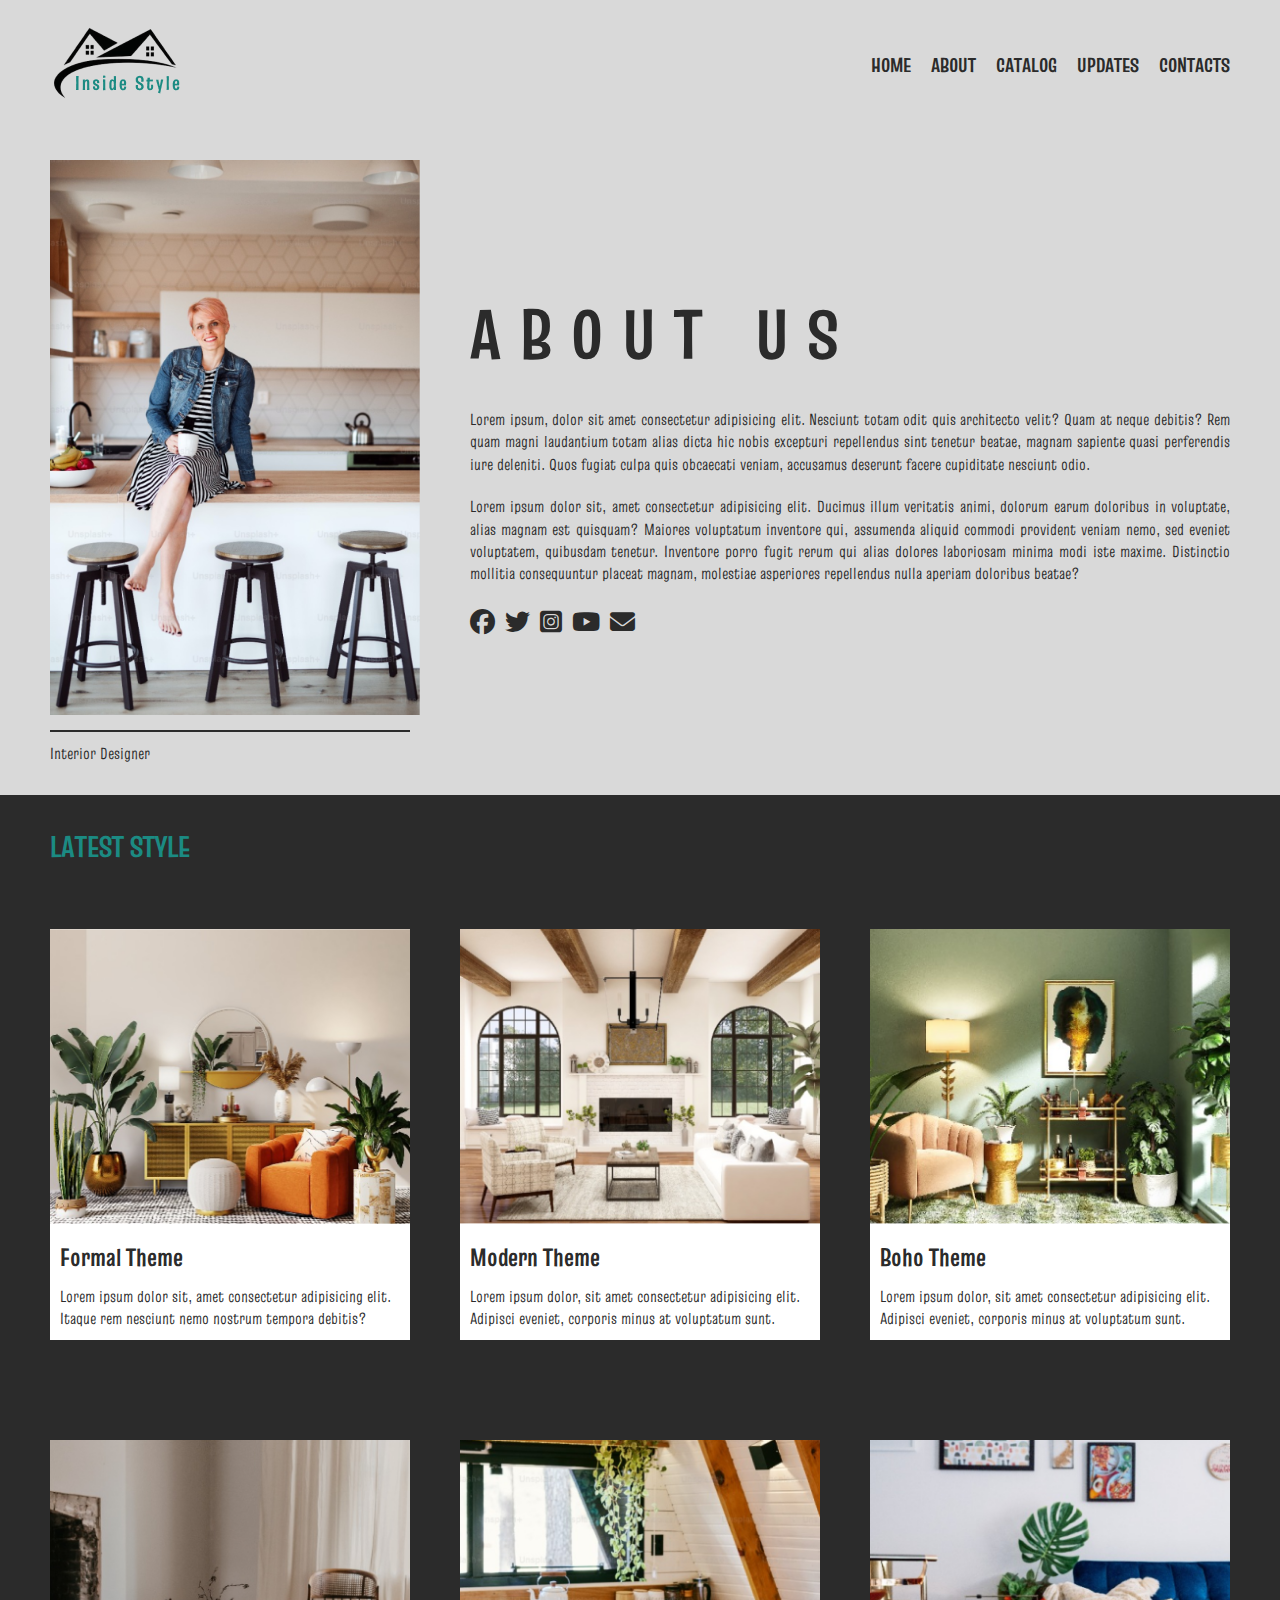
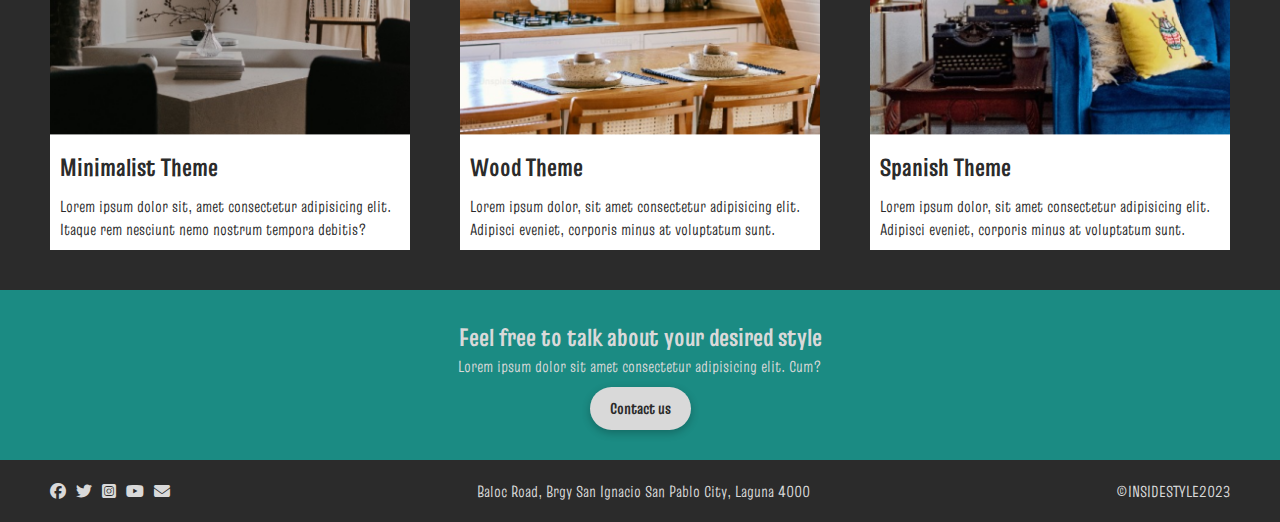
==== about.html @ 36719476 "about page" ====
<!DOCTYPE html>
<html lang="en">
<head>
    <meta charset="UTF-8">
    <meta name="viewport" content="width=device-width, initial-scale=1.0">
    <title>Inside Style</title>
    <link rel="stylesheet" href="./Styles.css">
    <link rel="stylesheet" href="https://cdnjs.cloudflare.com/ajax/libs/font-awesome/6.5.1/css/all.min.css">
</head>
<body>
    <!-- For Header -->
    <!-- header.header>.container>.header__wrapper -->
    <header class="header">
        <div class="container">
            <div class="header__wrapper">
                <img src="./INSIDE STYLE spc b2/img/LOGO.png" alt="">
                <nav>
                    <!-- ul.header__nav>.li*5>a -->
                    <ul class="header__nav">
                        <li><a href="./home.html">HOME</a></li>
                        <li><a href="./about.html">ABOUT</a></li>
                        <li><a href="./catalog.html">CATALOG</a></li>
                        <li><a href="./updates.html">UPDATES</a></li>
                        <li><a href="./contacts.html">CONTACTS</a></li>
                    </ul>
                </nav>
                <!-- burger toggle -->
                <div class="toggle__menu">
                    <span></span>
                    <span></span>
                    <span></span>
                </div>
            </div>
        </div>
    </header>

    <!-- ABOUT BANNER -->
     <!-- section.aboutBanner>.container>.aboutBanner__wrapper -->
     <section class="aboutBanner">
        <div class="container">
            <div class="aboutBanner__wrapper">

                <!-- .aboutBanner__left+.aboutBanner__right -->
                <div class="aboutBanner__left">
                    <img src="./INSIDE STYLE spc b2/img/about.png" alt="">
                    <small>Interior Designer</small>
                </div>

                <div class="aboutBanner__right">
                    <h1>ABOUT US</h1>
                    <p>Lorem ipsum, dolor sit amet consectetur adipisicing elit. Nesciunt totam odit quis architecto velit? Quam at neque debitis? Rem quam magni laudantium totam alias dicta hic nobis excepturi repellendus sint tenetur beatae, magnam sapiente quasi perferendis iure deleniti. Quos fugiat culpa quis obcaecati veniam, accusamus deserunt facere cupiditate nesciunt odio.</p>
                    <p>Lorem ipsum dolor sit, amet consectetur adipisicing elit. Ducimus illum veritatis animi, dolorum earum doloribus in voluptate, alias magnam est quisquam? Maiores voluptatum inventore qui, assumenda aliquid commodi provident veniam nemo, sed eveniet voluptatem, quibusdam tenetur. Inventore porro fugit rerum qui alias dolores laboriosam minima modi iste maxime. Distinctio mollitia consequuntur placeat magnam, molestiae asperiores repellendus nulla aperiam doloribus beatae?</p>
                    <ul>
                        <li><a href=""><i class="fa-brands fa-facebook"></i></a></li>
                        <li><a href=""><i class="fa-brands fa-twitter"></i></a></li>
                        <li><a href=""><i class="fa-brands fa-square-instagram"></i></a></li>
                        <li><a href=""><i class="fa-brands fa-youtube"></i></a></li>
                        <li><a href=""><i class="fa-solid fa-envelope"></i></a></li>
                    </ul>
                </div>
            </div>
            
        </div>
     </section>

     <!-- Latest style section-->

     <section class="aboutLatest">
        <div class="container">

            <h2>LATEST STYLE</h2>
            <p>Lorem ipsum dolor sit, amet consectetur adipisicing elit. Quas maiores fugiat debitis, quaerat molestiae laborum cum.</p>

            <div class="aboutLatest__wrapper">

                   

                <div class="aboutLatest__card">
                    <img src="./INSIDE STYLE spc b2/img/catalog-1.png" alt="">
                    <div class="aboutLatest__card--content">
                        <h3>Formal Theme</h3>
                        <p>Lorem ipsum dolor sit, amet consectetur adipisicing elit. Itaque rem nesciunt nemo nostrum tempora debitis?</p>
                        <a href="" class="btn--nobg"></a>
                    </div>
                </div>
                <div class="aboutLatest__card">
                    <img src="./INSIDE STYLE spc b2/img/latest-2.png" alt="">
                    <div class="aboutLatest__card--content">
                        <h3>Modern Theme</h3>
                        <p>Lorem ipsum dolor, sit amet consectetur adipisicing elit. Adipisci eveniet, corporis minus at voluptatum sunt.</p>
                        <a href="" class="btn--nobg"></a>
                    </div>
                </div>
                <div class="aboutLatest__card">
                    <img src="./INSIDE STYLE spc b2/img/latest-3.png" alt="">
                    <div class="aboutLatest__card--content">
                        <h3>Boho Theme</h3>
                        <p>Lorem ipsum dolor, sit amet consectetur adipisicing elit. Adipisci eveniet, corporis minus at voluptatum sunt.</p>
                        <a href="" class="btn--nobg"></a>
                    </div>
                </div>
                <div class="aboutLatest__card">
                    <img src="./INSIDE STYLE spc b2/img/latest-4.png" alt="">
                    <div class="aboutLatest__card--content">
                        <h3>Minimalist Theme</h3>
                        <p>Lorem ipsum dolor sit, amet consectetur adipisicing elit. Itaque rem nesciunt nemo nostrum tempora debitis?</p>
                        <a href="" class="btn--nobg"></a>
                    </div>
                </div>
                <div class="aboutLatest__card">
                    <img src="./INSIDE STYLE spc b2/img/latest-5.png" alt="">
                    <div class="aboutLatest__card--content">
                        <h3>Wood Theme</h3>
                        <p>Lorem ipsum dolor, sit amet consectetur adipisicing elit. Adipisci eveniet, corporis minus at voluptatum sunt.</p>
                        <a href="" class="btn--nobg"></a>
                    </div>
                </div>
                <div class="aboutLatest__card">
                    <img src="./INSIDE STYLE spc b2/img/latest-6.png" alt="">
                    <div class="aboutLatest__card--content">
                        <h3>Spanish Theme</h3>
                        <p>Lorem ipsum dolor, sit amet consectetur adipisicing elit. Adipisci eveniet, corporis minus at voluptatum sunt.</p>
                        <a href="" class="btn--nobg"></a>
                    </div>
                </div>
            </div>
        </div>
     </section>
    <!-- CALL TO ACTION -->
    <!-- section.cta>.container>.cta__wrapper -->
    <section class="cta">
        <div class="container">
            <div class="cta__wrapper">
                <h2>Feel free to talk about your desired style</h2>
                <p>Lorem ipsum dolor sit amet consectetur adipisicing elit. Cum?</p>
                <a href="" class="btn bg--semi-light">Contact us</a>
            </div>
        </div>
    </section>

    <!-- Footer -->
    <!--  footer.footer>.container>.footer__wrapper -->
    <footer class="footer">
        <div class="container">
            <div class="footer__wrapper">
                <ul>
                    <li><a href=""><i class="fa-brands fa-facebook"></i></a></li>
                    <li><a href=""><i class="fa-brands fa-twitter"></i></a></li>
                    <li><a href=""><i class="fa-brands fa-square-instagram"></i></a></li>
                    <li><a href=""><i class="fa-brands fa-youtube"></i></a></li>
                    <li><a href=""><i class="fa-solid fa-envelope"></i></a></li>
                </ul>
                <p>Baloc Road, Brgy San Ignacio San Pablo City, Laguna 4000</p>
                <p>©INSIDESTYLE2023</p>
            </div>
        </div>
    </footer>
---- Styles.css ----
@import url("https://fonts.googleapis.com/css2?family=Truculenta:opsz,wght@12..72,100;12..72,400;12..72,700&display=swap");
:root{
    --clr-dark: #2b2b2b;
    --clr-light: #fff;
    --clr-primary: #1b8b83;
    --clr-secondary: #cfa584;
    --clr-semilight: #d9d9d9;
    --font: "truculenta", sans-serif;
}

*{
    -webkit-box-sizing: border-box;
    -moz-box-sizing: border-box;
    box-sizing: border-box;
  }
  *:before,
  *:after {
    -webkit-box-sizing: border-box;
    -moz-box-sizing: border-box;
    box-sizing: border-box;
  }
  html,
  body,
  div,
  span,
  applet,
  object,
  iframe,
  h1,
  h2,
  h3,
  h4,
  h5,
  h6,
  p,
  blockquote,
  pre,
  a,
  abbr,
  acronym,
  address,
  big,
  cite,
  code,
  del,
  dfn,
  em,
  font,
  ins,
  kbd,
  q,
  s,
  samp,
  small,
  strike,
  strong,
  sub,
  sup,
  tt,
  var,
  dl,
  dt,
  dd,
  ol,
  ul,
  li,
  fieldset,
  form,
  label,
  legend,
  table,
  caption,
  tbody,
  tfoot,
  thead,
  tr,
  th,
  td {
    border: 0;
    font-family: inherit;
    font-size: 100%;
    font-style: inherit;
    font-weight: inherit;
    margin: 0;
    outline: 0;
    padding: 0;
    vertical-align: baseline;
    scroll-behavior: smooth;
    list-style: none;
  }
  html {
    font-size: 62.5%;
    height: 100%;
  }
  body {
    color: var(--clr-dark);
    font-family: var(--font);
    font-size: 1.6rem;
    overflow-x: hidden;
    line-height: 1.4;
  }
  table {
    border-collapse: collapse;
    border-spacing: 0;
  }
  article,
  aside,
  footer,
  header,
  nav,
  section,
  time {
    display: block;
  }
  a {
    text-decoration: none;
  }
  img {
    max-width: 100%;
  }
  /* Margin */
  .container {
    width: 100%;
    max-width: 150rem;
    margin: 0 auto;
    padding: 0 5rem;
  }


  /* Header */
  .header{
    padding: 2rem 0;
    background-color: var(--clr-semilight);
  }
  .header__wrapper{
    display: flex;
    justify-content: space-between;
    align-items: center;
  }
  .header__nav{
    display: flex;
    flex-direction: row;
    gap: 2rem;
  }
  .header .header__wrapper ul li a{
    font-weight: 700;
    color: var(--clr-dark);
    font-size: 2rem;
  }
  .header .header__wrapper ul li a:hover{
    color: var(--clr-primary);
  }

  /* MOBILE RESPONSIVE */
  .header .toggle__menu span{
    color: var(--clr-primary);
    width: 3rem;
    height: .3rem;
    border: 2px solid;
    border-radius: 1rem;
} 
.header .toggle__menu{
  display: flex;
  flex-direction: column;
  gap: 0.5rem;
}
.header .toggle__menu{
  display:  none;
}
@media screen and (max-width: 520px){
.header .toggle__menu {
  display: flex;
  flex-direction: column;
  gap: 0.5rem;
}
.header .header__nav {
  position: fixed;
  top: 0;
  height: 100vh;
  width: 100%;
  background-color: var(--clr-semilight);
  display: flex;
  text-align: center;
  justify-content: center;
  flex-direction: column;
  z-index: 9;
  transition: all 0.5s ease;
  transform: translateY(-18rem);
  margin-top: 26rem;
  gap: 2rem;
  right: -100%;
}
.header__nav.open{
  right: 0;
  transition: all  0.5s ease;
}
.header .header__wrapper img {
  width: 10rem;
}
.toggle__menu.open span:first-child{
  transform: translate(0, 11px) rotate(230deg);
  transition: .5s ease;
}
.toggle__menu.open span:nth-child(2){
  opacity: 0;
  transition: .5s ease;
}
.toggle__menu.open span:last-child{
  transform: translate(0, -7px) rotate(-230deg);
  transition: .5s ease;
}
    }  

  
  /* Top */
.top{
 background-color: var(--clr-secondary);
 padding: 3rem 0;
 text-align: center;
}
.top span{
    font-style: 1.7rem;
    font-weight: 100;
    margin-bottom: 5rem;
}
.top h4{
    line-height: 2.2rem;
    font-size: 3rem;
    font-weight: 700;
}


/* Home Banner */
.homeBanner{
    padding-top: 3rem ;
    padding-bottom: 7rem;
}
.homeBanner__wrapper{
    display: flex;
    justify-content: space-between;
}
.homeBanner__left{
    max-width: 80rem;
}
.homeBanner__left ul li{
    line-height: 5rem;
}
.homeBanner__left ul li:first-child{
    color: var(--clr-primary);
    font-size: 5rem;
    font-weight: 700;
}
.homeBanner__left ul li:nth-child(2){
    color: var(--clr-secondary);
    font-size: 5rem;
    font-weight: 700;
    margin-left: 7rem;
}
.homeBanner__left ul li:last-child{
    /* position: absolute; */
    color: var(--clr-primary);
    font-size: 5rem;
    font-weight: 100;
}
.homeBanner__left ul li:last-child::before{
    display: inline-block;
    position: relative;
    content: " ";
    background-color: var(--clr-primary);
    width: 20rem;
    height: .2rem;
    bottom: 1rem;
    right: 1rem;
}
.homeBanner__left p{
    margin-bottom: 5rem;
}
.homeBanner__right{
    display: flex;
    gap: 2rem;
}
.homeBanner__right img:last-child{
    position: relative;
    top: 4rem;
}
/* homeBanner mobile */
@media screen and (max-width: 520px){
  .homeBanner__wrapper{
   flex-direction: column;
  }
  .homeBanner__left ul li:last-child::before{
   width: 10rem;
  }
  .homeBanner__right{
    display: none;
  }
}


/* About Section */
.aboutSection{
    padding: 3rem;
    background-color: var(--clr-dark);
}
.aboutSection h2{
    color: var(--clr-primary);
    font-size: 3rem;
    font-weight: 700;
}
.aboutSection  h2::before{
    display: inline-block;
    position: relative;
    content: " ";
    background-color: var(--clr-primary);
    height: .2rem;
    width: 120rem;
    bottom: 1rem;
    right: 1rem;
  }
  .aboutSection__wrapper{
    display: flex ;
    justify-content: space-between;
    gap: 5rem;
    align-items: center;
  }
  .aboutSection__right{
    max-width: 100rem ;
  }
  .aboutSection__right p{
    color: var(--clr-light);
    margin-bottom: 2rem;
  }

/* about section mobile */
  @media screen and (max-width:520px){
    .aboutSection__left{
      display: none;
    }
    .aboutSection h2::before{
      display: none;
    }
  }


  /* Catalog Section */
  .catalogSection{
    padding: 3rem 0;
  }
  .catalogSection__wrapper{
    display: grid;
    grid-template-columns: 1fr 1fr 1fr;
    gap: 5rem;
  }
  .catalogSection h2{
    color: var(--clr-primary);
    font-size: 3rem;
    font-weight: 700;
  }
  .catalogSection h2::after{
    display: inline-block;
    position: relative;
    content: " ";
    background-color: var(--clr-primary);
    height: .2rem;
    width: 120rem;
    bottom: 1rem;
    left: 1rem;
  }
  .catalogSection__card{
    background-color: var(--clr-semilight);
    max-width: 40rem;
    margin-top: 4rem;
  }
  .catalogSection__card img{
    width: 40rem;
  }
  .catalogSection__card--content{
    padding: 1rem;
  }
  .catalogSection__card--content h3{
    color: var(--clr-secondary);
    font-size: 2.5rem;
    font-weight: 700;
    margin-bottom: 1rem;
  }
  .catalogSection__card{
    margin-bottom: 1rem;
  }

/* catalog mobile */
@media screen and (max-width: 520px){
  .catalogSection h2::after{
    display: none;
  }
  .catalogSection__wrapper{
    grid-template-columns: 1fr;
    gap: 1rem;
  }
}


  /* Call to acion */
  .cta{
    padding: 3rem 0;
    background-color: var(--clr-primary);
    color: var(--clr-semilight);
  }
  .cta__wrapper{
    display: flex;
    flex-direction: column;
    justify-content: center;
    align-items: center;
  }
  .cta h2{
    font-size: 2.5rem;
    font-weight: 700;
  }
  .cta p{
    margin-bottom: 1rem;
  }


  /* Footer */
  .footer{
    background-color: var(--clr-dark);
    color: var(--clr-semilight);
    padding: 2rem 0;
  }
  .footer__wrapper{
    display: flex;
    justify-content: space-between;
  }
  .footer ul{
    display: flex;
    gap: 1rem;
  }
  .footer ul li a{
    color:var(--clr-semilight);
  }

/* footer mobile */
@media screen and (max-width:520px){
  .footer__wrapper{
    flex-direction: column;
    align-items: center;
    justify-content: center;
  }
}

/* ABOUT PAGE BANNER */
  .aboutBanner{
    padding: 3rem 0;
    background-color: var(--clr-semilight);
  }
  .aboutBanner__wrapper{
    display: flex; 
    justify-content: center;
    align-items: center;
    gap: 5rem;
    max-width: 100;
  }
  .aboutBanner__right{
    max-width: 85rem;
  }
  .aboutBanner__right h1{
    font-size: 7rem;
    font-weight: 700;
    letter-spacing: 2rem;
    margin-bottom: 2.5rem;
  }
  .aboutBanner__right p{
    margin-bottom: 2rem;
    text-align: justify;
  }
  .aboutBanner__right ul{
    display: flex;
    gap: 1rem;
  }
  .aboutBanner ul li a{
    color: var(--clr-dark);
    font-size: 2.5rem;
  }
  .aboutBanner__left small{
    margin-left: 1rem;
  }
  .aboutBanner__left small::before{
    display: inline-block;
    position: relative;
    content: " ";
    background-color: var(--clr-dark);
    width: 36rem;
    height: .2rem;
    bottom: .5rem;
    right: 1rem;
  }

   /* latest ccard */
  .aboutLatest{
    padding: 3rem 0;
    background-color: var(--clr-dark);
  }
  .aboutLatest__wrapper{
    display: grid;
    grid-template-columns: 1fr 1fr 1fr;
    gap: 5rem;
  }
  .aboutLatest h2{
    color: var(--clr-primary);
    font-size: 3rem;
    font-weight: 700;
  }
  .aboutSection__right{
    max-width: 100rem ;
  }
  .aboutSection__right p{
    color: var(--clr-light);
    margin-bottom: 2rem;
  }
  .aboutLatest__card{
    background-color: var(--clr-light);
    max-width: 40rem;
    margin-top: 4rem;
  }
  .aboutLatest__card img{
    width: 40rem;
  }
  .aboutLatest__card--content{
    padding: 1rem;
  }
  .aboutLatest__card--content h3{
    color: var(--clr-dark);
    font-size: 2.5rem;
    font-weight: 700;
    margin-bottom: 1rem;
  }
  .aboutLatest__card{
    margin-bottom: 1rem;
  } 


/* REPEATABLE/COMPONENTS/ASSSETS*/
.btn{
    background-color: transparent;
    border: transparent;
    border-radius: 10rem;
    padding: 1rem 2rem;
    color: transparent;
    box-shadow: rgba(0, 0, 0, 0.24) 0px 3px 8px;
    font-weight: 700;
}
.btn.bg--semi-light{
    background-color: var(--clr-semilight);
    color: var(--clr-dark);
}
.btn.bg--semi-light:hover{
    background-color: var(--clr-dark);
    color: var(--clr-semilight);
}

.btn--nobg{
  color: var(--clr-dark);
}
.btn--nobg:hover{
    color: var(--clr-primary);
}
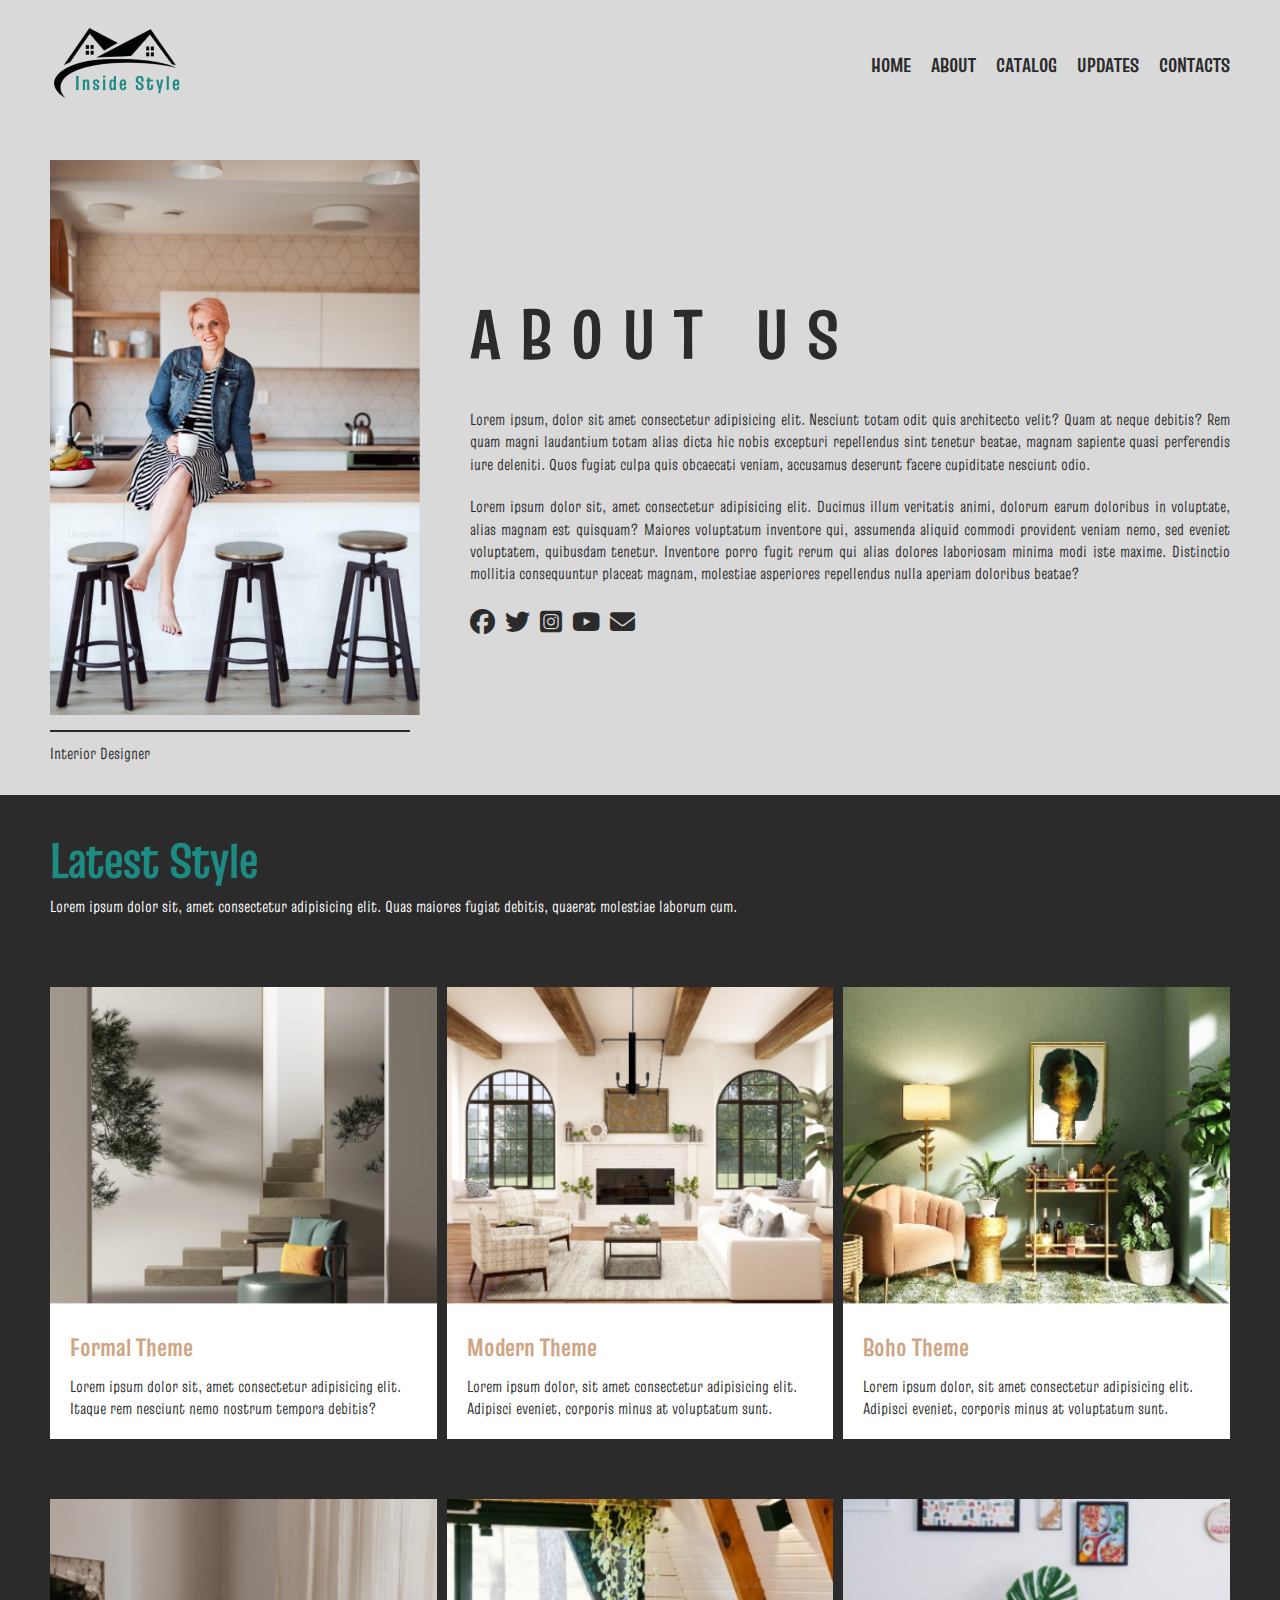
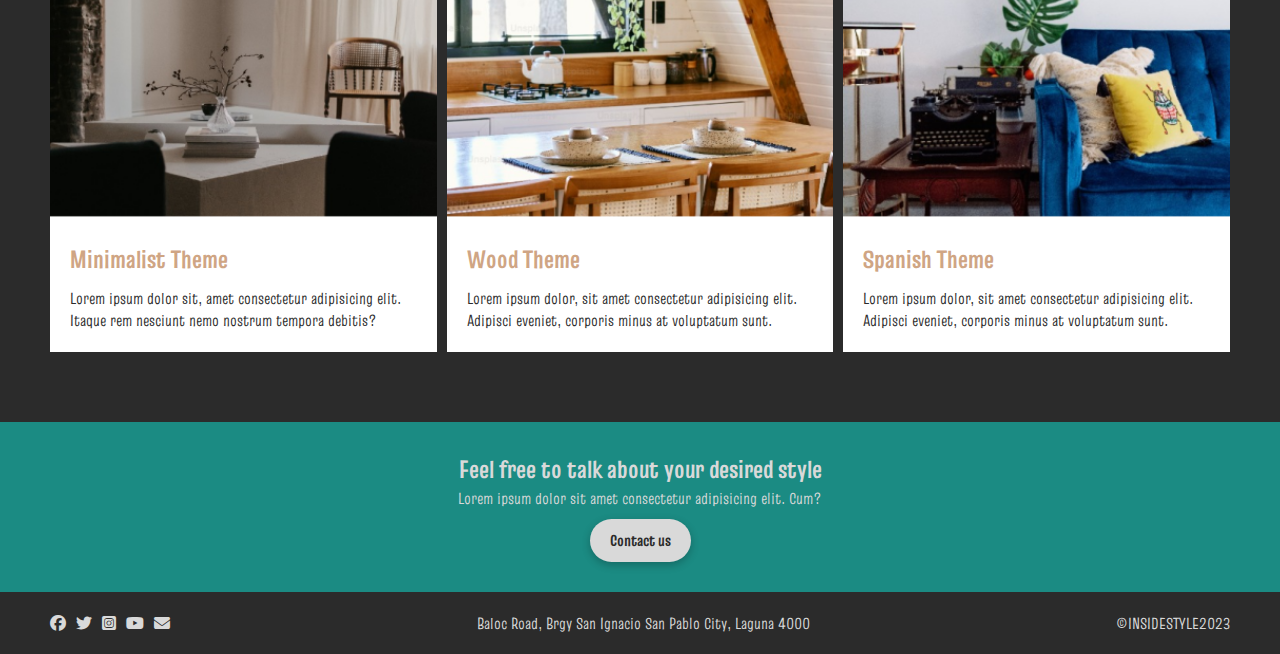
==== commit 208371b1: "catalog page" ====
--- a/about.html
+++ b/about.html
@@ -13,7 +13,7 @@
     <header class="header">
         <div class="container">
             <div class="header__wrapper">
-                <img src="./INSIDE STYLE spc b2/img/LOGO.png" alt="">
+                <img src="./img/LOGO.png" alt="">
                 <nav>
                     <!-- ul.header__nav>.li*5>a -->
                     <ul class="header__nav">
@@ -33,6 +33,7 @@
             </div>
         </div>
     </header>
+        
 
     <!-- ABOUT BANNER -->
      <!-- section.aboutBanner>.container>.aboutBanner__wrapper -->
@@ -42,7 +43,7 @@
 
                 <!-- .aboutBanner__left+.aboutBanner__right -->
                 <div class="aboutBanner__left">
-                    <img src="./INSIDE STYLE spc b2/img/about.png" alt="">
+                    <img src="./img/about.png" alt="">
                     <small>Interior Designer</small>
                 </div>
 
@@ -68,15 +69,15 @@
      <section class="aboutLatest">
         <div class="container">
 
-            <h2>LATEST STYLE</h2>
-            <p>Lorem ipsum dolor sit, amet consectetur adipisicing elit. Quas maiores fugiat debitis, quaerat molestiae laborum cum.</p>
+            <h2>Latest Style</h2>
+            <h4>Lorem ipsum dolor sit, amet consectetur adipisicing elit. Quas maiores fugiat debitis, quaerat molestiae laborum cum.</h4>
 
             <div class="aboutLatest__wrapper">
 
                    
 
                 <div class="aboutLatest__card">
-                    <img src="./INSIDE STYLE spc b2/img/catalog-1.png" alt="">
+                    <img src="./img/latest-1.png" alt="">
                     <div class="aboutLatest__card--content">
                         <h3>Formal Theme</h3>
                         <p>Lorem ipsum dolor sit, amet consectetur adipisicing elit. Itaque rem nesciunt nemo nostrum tempora debitis?</p>
@@ -84,7 +85,7 @@
                     </div>
                 </div>
                 <div class="aboutLatest__card">
-                    <img src="./INSIDE STYLE spc b2/img/latest-2.png" alt="">
+                    <img src="./img/latest-2.png" alt="">
                     <div class="aboutLatest__card--content">
                         <h3>Modern Theme</h3>
                         <p>Lorem ipsum dolor, sit amet consectetur adipisicing elit. Adipisci eveniet, corporis minus at voluptatum sunt.</p>
@@ -92,7 +93,7 @@
                     </div>
                 </div>
                 <div class="aboutLatest__card">
-                    <img src="./INSIDE STYLE spc b2/img/latest-3.png" alt="">
+                    <img src="./img/latest-3.png" alt="">
                     <div class="aboutLatest__card--content">
                         <h3>Boho Theme</h3>
                         <p>Lorem ipsum dolor, sit amet consectetur adipisicing elit. Adipisci eveniet, corporis minus at voluptatum sunt.</p>
@@ -100,7 +101,7 @@
                     </div>
                 </div>
                 <div class="aboutLatest__card">
-                    <img src="./INSIDE STYLE spc b2/img/latest-4.png" alt="">
+                    <img src="./img/latest-4.png" alt="">
                     <div class="aboutLatest__card--content">
                         <h3>Minimalist Theme</h3>
                         <p>Lorem ipsum dolor sit, amet consectetur adipisicing elit. Itaque rem nesciunt nemo nostrum tempora debitis?</p>
@@ -108,7 +109,7 @@
                     </div>
                 </div>
                 <div class="aboutLatest__card">
-                    <img src="./INSIDE STYLE spc b2/img/latest-5.png" alt="">
+                    <img src="./img/latest-5.png" alt="">
                     <div class="aboutLatest__card--content">
                         <h3>Wood Theme</h3>
                         <p>Lorem ipsum dolor, sit amet consectetur adipisicing elit. Adipisci eveniet, corporis minus at voluptatum sunt.</p>
@@ -116,7 +117,7 @@
                     </div>
                 </div>
                 <div class="aboutLatest__card">
-                    <img src="./INSIDE STYLE spc b2/img/latest-6.png" alt="">
+                    <img src="./img/latest-6.png" alt="">
                     <div class="aboutLatest__card--content">
                         <h3>Spanish Theme</h3>
                         <p>Lorem ipsum dolor, sit amet consectetur adipisicing elit. Adipisci eveniet, corporis minus at voluptatum sunt.</p>
--- a/Styles.css
+++ b/Styles.css
@@ -494,48 +494,105 @@
     right: 1rem;
   }
 
-   /* latest ccard */
+/* ABOUT PAGE BANNER MOBILE */
+    @media screen and (max-width: 520px){
+      .aboutBanner__left{
+        display: none;
+      }
+      .aboutBanner__right h1{
+        font-size: 4rem;
+      }
+      .aboutBanner__right ul li a{
+        font-size: 1.5rem;
+      }
+    }
+
+  /* Latest style */
+  .aboutLatest{
+    padding: 3rem;
+    background-color: var(--clr-dark);
+   }
+   .aboutLatest__wrapper{
+    padding: 3rem 0;
+   }
+   .aboutLatest h4{
+    color: var(--clr-light);
+   }
   .aboutLatest{
     padding: 3rem 0;
-    background-color: var(--clr-dark);
   }
   .aboutLatest__wrapper{
     display: grid;
     grid-template-columns: 1fr 1fr 1fr;
-    gap: 5rem;
+    gap: 1rem;
   }
   .aboutLatest h2{
     color: var(--clr-primary);
-    font-size: 3rem;
-    font-weight: 700;
-  }
-  .aboutSection__right{
-    max-width: 100rem ;
-  }
-  .aboutSection__right p{
-    color: var(--clr-light);
-    margin-bottom: 2rem;
+    font-size: 5rem;
+    font-weight: 700;
   }
   .aboutLatest__card{
     background-color: var(--clr-light);
-    max-width: 40rem;
+    max-width: 45rem;
     margin-top: 4rem;
   }
   .aboutLatest__card img{
-    width: 40rem;
+    width: 50rem;
   }
   .aboutLatest__card--content{
-    padding: 1rem;
+    padding: 2rem;
   }
   .aboutLatest__card--content h3{
-    color: var(--clr-dark);
+    color: var(--clr-secondary);
     font-size: 2.5rem;
     font-weight: 700;
     margin-bottom: 1rem;
   }
   .aboutLatest__card{
     margin-bottom: 1rem;
-  } 
+  }
+
+/* ABOUT LATEST MOBILE */
+@media screen and (max-width: 520px){
+  .aboutLatest h2::after{
+    display: none;
+  }
+  .aboutLatest__wrapper{
+    grid-template-columns: 1fr;
+    gap: 1rem;
+  }
+}
+
+
+/* CATALOG PAGE BANNER */
+.catalogBanner__bg{
+  background: linear-gradient(
+      rgba(255, 255, 255, 0.5),
+      rgba(255, 255, 255, 0.5)
+    ),
+    url(./img/catalog-banner.png);
+  height: 100vh;
+  background-size: cover;
+  background-repeat: no-repeat;
+  /* to center the text */
+  display: flex;
+  flex-direction: column;
+  justify-content: center;
+  text-align: center;
+}
+.catalogBanner h1{
+  font-size: 7rem;
+  font-weight: 700;
+  color: var(--clr-primary);
+}
+.catalogBanner p{
+  font-size: 3rem;
+  line-height: 2.5rem;
+}
+
+/* interior package */
+
+
 
 
 /* REPEATABLE/COMPONENTS/ASSSETS*/
@@ -562,5 +619,5 @@
 }
 .btn--nobg:hover{
     color: var(--clr-primary);
-}
-
+} 
+
